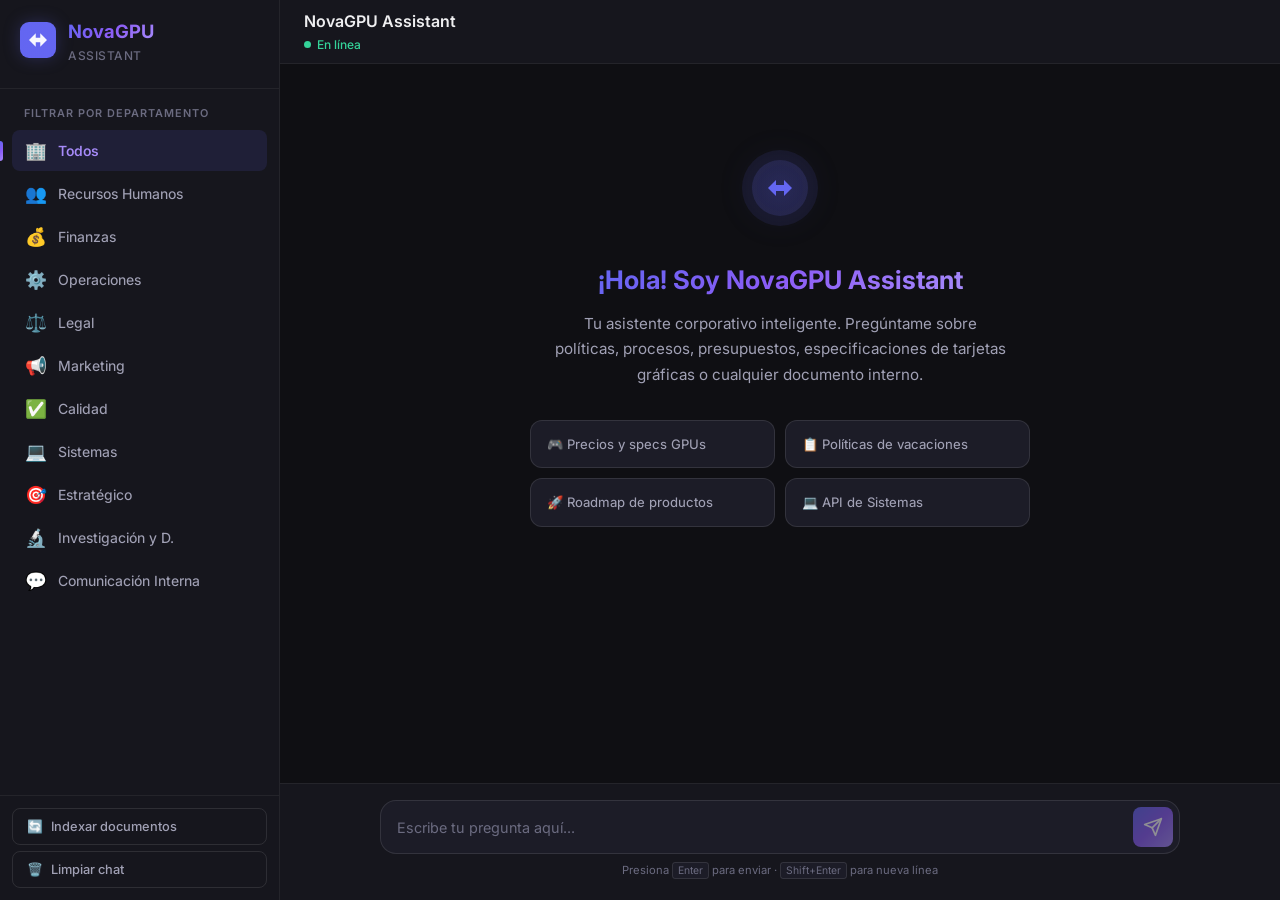
==== templates/index.html @ 56b24c06 "proyecto inicial" ====
<!DOCTYPE html>
<html lang="es">
<head>
    <meta charset="UTF-8">
    <meta name="viewport" content="width=device-width, initial-scale=1.0">
    <meta name="description" content="NovaGPU Assistant - Asistente virtual corporativo inteligente de NovaGPU Technologies">
    <title>NovaGPU Assistant | Asistente Corporativo IA</title>
    <link rel="preconnect" href="https://fonts.googleapis.com">
    <link rel="preconnect" href="https://fonts.gstatic.com" crossorigin>
    <link href="https://fonts.googleapis.com/css2?family=Inter:wght@300;400;500;600;700;800&display=swap" rel="stylesheet">
    <link rel="stylesheet" href="/static/style.css">
</head>
<body>
    <div class="app-container">
        <!-- Sidebar -->
        <aside class="sidebar" id="sidebar">
            <div class="sidebar-header">
                <div class="logo">
                    <div class="logo-icon">
                        <svg viewBox="0 0 32 32" fill="none" xmlns="http://www.w3.org/2000/svg">
                            <rect width="32" height="32" rx="8" fill="url(#logo-grad)"/>
                            <path d="M8 16L14 10V14H18V10L24 16L18 22V18H14V22L8 16Z" fill="white" fill-opacity="0.95"/>
                            <defs>
                                <linearGradient id="logo-grad" x1="0" y1="0" x2="32" y2="32">
                                    <stop stop-color="#6366f1"/>
                                    <stop offset="1" stop-color="#8b5cf6"/>
                                </linearGradient>
                            </defs>
                        </svg>
                    </div>
                    <div class="logo-text">
                        <h1>NovaGPU</h1>
                        <span>Assistant</span>
                    </div>
                </div>
            </div>

            <nav class="sidebar-nav">
                <div class="nav-section">
                    <span class="nav-section-title">Filtrar por departamento</span>
                    <button class="nav-item active" data-department="" id="dept-all">
                        <span class="nav-icon">🏢</span>
                        <span>Todos</span>
                    </button>
                    <button class="nav-item" data-department="rrhh" id="dept-rrhh">
                        <span class="nav-icon">👥</span>
                        <span>Recursos Humanos</span>
                    </button>
                    <button class="nav-item" data-department="finanzas" id="dept-finanzas">
                        <span class="nav-icon">💰</span>
                        <span>Finanzas</span>
                    </button>
                    <button class="nav-item" data-department="operaciones" id="dept-operaciones">
                        <span class="nav-icon">⚙️</span>
                        <span>Operaciones</span>
                    </button>
                    <button class="nav-item" data-department="legal" id="dept-legal">
                        <span class="nav-icon">⚖️</span>
                        <span>Legal</span>
                    </button>
                    <button class="nav-item" data-department="marketing" id="dept-marketing">
                        <span class="nav-icon">📢</span>
                        <span>Marketing</span>
                    </button>
                    <button class="nav-item" data-department="calidad" id="dept-calidad">
                        <span class="nav-icon">✅</span>
                        <span>Calidad</span>
                    </button>
                    <button class="nav-item" data-department="sistemas" id="dept-sistemas">
                        <span class="nav-icon">💻</span>
                        <span>Sistemas</span>
                    </button>
                    <button class="nav-item" data-department="estrategia" id="dept-estrategia">
                        <span class="nav-icon">🎯</span>
                        <span>Estratégico</span>
                    </button>
                    <button class="nav-item" data-department="investigacion" id="dept-investigacion">
                        <span class="nav-icon">🔬</span>
                        <span>Investigación y D.</span>
                    </button>
                    <button class="nav-item" data-department="comunicacion" id="dept-comunicacion">
                        <span class="nav-icon">💬</span>
                        <span>Comunicación Interna</span>
                    </button>
                </div>
            </nav>

            <div class="sidebar-footer">
                <button class="btn-action btn-reindex" id="btn-reindex" title="Re-indexar documentos">
                    <span>🔄</span> Indexar documentos
                </button>
                <button class="btn-action btn-clear" id="btn-clear" title="Limpiar conversación">
                    <span>🗑️</span> Limpiar chat
                </button>
            </div>
        </aside>

        <!-- Main Content -->
        <main class="main-content">
            <!-- Header -->
            <header class="main-header">
                <button class="btn-menu" id="btn-menu" aria-label="Menú">
                    <svg width="24" height="24" viewBox="0 0 24 24" fill="none" stroke="currentColor" stroke-width="2">
                        <line x1="3" y1="6" x2="21" y2="6"/>
                        <line x1="3" y1="12" x2="21" y2="12"/>
                        <line x1="3" y1="18" x2="21" y2="18"/>
                    </svg>
                </button>
                <div class="header-info">
                    <h2 id="current-department-title">NovaGPU Assistant</h2>
                    <span class="header-status" id="connection-status">
                        <span class="status-dot"></span>
                        En línea
                    </span>
                </div>
            </header>

            <!-- Chat Area -->
            <div class="chat-container" id="chat-container">
                <!-- Welcome Message -->
                <div class="welcome-screen" id="welcome-screen">
                    <div class="welcome-icon">
                        <svg viewBox="0 0 80 80" fill="none" xmlns="http://www.w3.org/2000/svg">
                            <circle cx="40" cy="40" r="38" fill="url(#welcome-grad)" opacity="0.1"/>
                            <circle cx="40" cy="40" r="28" fill="url(#welcome-grad)" opacity="0.15"/>
                            <path d="M28 40L36 32V37H44V32L52 40L44 48V43H36V48L28 40Z" fill="url(#welcome-grad)"/>
                            <defs>
                                <linearGradient id="welcome-grad" x1="0" y1="0" x2="80" y2="80">
                                    <stop stop-color="#6366f1"/>
                                    <stop offset="1" stop-color="#a78bfa"/>
                                </linearGradient>
                            </defs>
                        </svg>
                    </div>
                    <h2>¡Hola! Soy NovaGPU Assistant</h2>
                    <p>Tu asistente corporativo inteligente. Pregúntame sobre políticas, procesos, presupuestos, especificaciones de tarjetas gráficas o cualquier documento interno.</p>
                    <div class="quick-actions">
                        <button class="quick-action" data-question="¿Cuáles son las especificaciones y precios de las tarjetas gráficas NovaGPU?">
                            🎮 Precios y specs GPUs
                        </button>
                        <button class="quick-action" data-question="¿Cuáles son las políticas de vacaciones y licencias?">
                            📋 Políticas de vacaciones
                        </button>
                        <button class="quick-action" data-question="¿Cuál es el roadmap de nuevos lanzamientos de GPUs 2026-2028?">
                            🚀 Roadmap de productos
                        </button>
                        <button class="quick-action" data-question="¿Cómo está estructurada la API interna de NovaGPU?">
                            💻 API de Sistemas
                        </button>
                    </div>
                </div>

                <!-- Messages -->
                <div class="messages" id="messages"></div>
            </div>

            <!-- Input Area -->
            <div class="input-area">
                <form class="input-form" id="chat-form">
                    <div class="input-wrapper">
                        <textarea 
                            id="message-input" 
                            placeholder="Escribe tu pregunta aquí..." 
                            rows="1"
                            maxlength="2000"
                            aria-label="Mensaje"
                        ></textarea>
                        <button type="submit" class="btn-send" id="btn-send" aria-label="Enviar mensaje" disabled>
                            <svg width="20" height="20" viewBox="0 0 24 24" fill="none" stroke="currentColor" stroke-width="2" stroke-linecap="round" stroke-linejoin="round">
                                <line x1="22" y1="2" x2="11" y2="13"/>
                                <polygon points="22 2 15 22 11 13 2 9 22 2"/>
                            </svg>
                        </button>
                    </div>
                    <span class="input-hint">
                        Presiona <kbd>Enter</kbd> para enviar · <kbd>Shift+Enter</kbd> para nueva línea
                    </span>
                </form>
            </div>
        </main>
    </div>

    <!-- Toast notifications -->
    <div class="toast-container" id="toast-container"></div>

    <script src="/static/script.js"></script>
</body>
</html>
---- static/style.css ----
/* ================================================
   NovaGPU Assistant - Estilos principales
   ================================================ */

/* --- Reset & Variables --- */
:root {
    --bg-primary: #0f0f13;
    --bg-secondary: #16161d;
    --bg-tertiary: #1c1c27;
    --bg-elevated: #22222f;
    --bg-hover: #2a2a3a;

    --text-primary: #eeeef0;
    --text-secondary: #a1a1b5;
    --text-tertiary: #6b6b80;
    --text-inverse: #0f0f13;

    --accent-primary: #6366f1;
    --accent-secondary: #8b5cf6;
    --accent-tertiary: #a78bfa;
    --accent-glow: rgba(99, 102, 241, 0.25);
    --accent-gradient: linear-gradient(135deg, #6366f1 0%, #8b5cf6 50%, #a78bfa 100%);

    --success: #34d399;
    --warning: #fbbf24;
    --error: #f87171;
    --info: #60a5fa;

    --border-subtle: rgba(255, 255, 255, 0.06);
    --border-medium: rgba(255, 255, 255, 0.1);

    --radius-sm: 8px;
    --radius-md: 12px;
    --radius-lg: 16px;
    --radius-xl: 20px;
    --radius-full: 9999px;

    --shadow-sm: 0 1px 3px rgba(0, 0, 0, 0.3);
    --shadow-md: 0 4px 12px rgba(0, 0, 0, 0.4);
    --shadow-lg: 0 8px 30px rgba(0, 0, 0, 0.5);
    --shadow-glow: 0 0 20px var(--accent-glow);

    --sidebar-width: 280px;
    --header-height: 64px;

    --transition-fast: 150ms cubic-bezier(0.4, 0, 0.2, 1);
    --transition-base: 250ms cubic-bezier(0.4, 0, 0.2, 1);
    --transition-slow: 400ms cubic-bezier(0.4, 0, 0.2, 1);

    --font-family: 'Inter', -apple-system, BlinkMacSystemFont, 'Segoe UI', sans-serif;
}

*,
*::before,
*::after {
    box-sizing: border-box;
    margin: 0;
    padding: 0;
}

html {
    font-size: 16px;
    -webkit-font-smoothing: antialiased;
    -moz-osx-font-smoothing: grayscale;
}

body {
    font-family: var(--font-family);
    background-color: var(--bg-primary);
    color: var(--text-primary);
    line-height: 1.6;
    overflow: hidden;
    height: 100vh;
}

/* --- App Layout --- */
.app-container {
    display: flex;
    height: 100vh;
    overflow: hidden;
}

/* --- Sidebar --- */
.sidebar {
    width: var(--sidebar-width);
    background: var(--bg-secondary);
    border-right: 1px solid var(--border-subtle);
    display: flex;
    flex-direction: column;
    flex-shrink: 0;
    transition: transform var(--transition-base);
    z-index: 100;
}

.sidebar-header {
    padding: 20px;
    border-bottom: 1px solid var(--border-subtle);
}

.logo {
    display: flex;
    align-items: center;
    gap: 12px;
}

.logo-icon svg {
    width: 36px;
    height: 36px;
    filter: drop-shadow(0 0 8px var(--accent-glow));
}

.logo-text h1 {
    font-size: 1.15rem;
    font-weight: 700;
    background: var(--accent-gradient);
    -webkit-background-clip: text;
    -webkit-text-fill-color: transparent;
    background-clip: text;
    line-height: 1.2;
}

.logo-text span {
    font-size: 0.75rem;
    color: var(--text-tertiary);
    font-weight: 500;
    letter-spacing: 0.5px;
    text-transform: uppercase;
}

/* Sidebar Navigation */
.sidebar-nav {
    flex: 1;
    overflow-y: auto;
    padding: 16px 12px;
}

.sidebar-nav::-webkit-scrollbar {
    width: 4px;
}

.sidebar-nav::-webkit-scrollbar-thumb {
    background: var(--bg-hover);
    border-radius: var(--radius-full);
}

.nav-section-title {
    display: block;
    font-size: 0.68rem;
    font-weight: 600;
    color: var(--text-tertiary);
    text-transform: uppercase;
    letter-spacing: 1px;
    padding: 0 12px;
    margin-bottom: 8px;
}

.nav-item {
    display: flex;
    align-items: center;
    gap: 10px;
    width: 100%;
    padding: 10px 12px;
    margin-bottom: 2px;
    border: none;
    border-radius: var(--radius-sm);
    background: transparent;
    color: var(--text-secondary);
    font-family: var(--font-family);
    font-size: 0.875rem;
    font-weight: 450;
    cursor: pointer;
    transition: all var(--transition-fast);
    text-align: left;
}

.nav-item:hover {
    background: var(--bg-hover);
    color: var(--text-primary);
}

.nav-item.active {
    background: rgba(99, 102, 241, 0.12);
    color: var(--accent-tertiary);
    font-weight: 550;
}

.nav-item.active::before {
    content: '';
    position: absolute;
    left: 0;
    width: 3px;
    height: 20px;
    background: var(--accent-gradient);
    border-radius: 0 var(--radius-full) var(--radius-full) 0;
}

.nav-icon {
    font-size: 1.1rem;
    width: 24px;
    text-align: center;
    flex-shrink: 0;
}

/* Sidebar Footer */
.sidebar-footer {
    padding: 12px;
    border-top: 1px solid var(--border-subtle);
    display: flex;
    flex-direction: column;
    gap: 6px;
}

.btn-action {
    display: flex;
    align-items: center;
    gap: 8px;
    width: 100%;
    padding: 10px 14px;
    border: 1px solid var(--border-medium);
    border-radius: var(--radius-sm);
    background: transparent;
    color: var(--text-secondary);
    font-family: var(--font-family);
    font-size: 0.8rem;
    font-weight: 500;
    cursor: pointer;
    transition: all var(--transition-fast);
}

.btn-action:hover {
    background: var(--bg-hover);
    color: var(--text-primary);
    border-color: var(--border-medium);
}

.btn-reindex:hover {
    border-color: var(--accent-primary);
    color: var(--accent-tertiary);
}

.btn-clear:hover {
    border-color: var(--error);
    color: var(--error);
}

/* --- Main Content --- */
.main-content {
    flex: 1;
    display: flex;
    flex-direction: column;
    min-width: 0;
    position: relative;
}

/* Header */
.main-header {
    height: var(--header-height);
    display: flex;
    align-items: center;
    gap: 16px;
    padding: 0 24px;
    border-bottom: 1px solid var(--border-subtle);
    background: var(--bg-secondary);
    flex-shrink: 0;
}

.btn-menu {
    display: none;
    align-items: center;
    justify-content: center;
    width: 40px;
    height: 40px;
    border: none;
    border-radius: var(--radius-sm);
    background: transparent;
    color: var(--text-secondary);
    cursor: pointer;
    transition: all var(--transition-fast);
}

.btn-menu:hover {
    background: var(--bg-hover);
    color: var(--text-primary);
}

.header-info h2 {
    font-size: 1rem;
    font-weight: 600;
    color: var(--text-primary);
}

.header-status {
    display: flex;
    align-items: center;
    gap: 6px;
    font-size: 0.75rem;
    color: var(--success);
    font-weight: 500;
}

.status-dot {
    width: 7px;
    height: 7px;
    border-radius: 50%;
    background: var(--success);
    animation: pulse-dot 2s infinite;
}

@keyframes pulse-dot {

    0%,
    100% {
        opacity: 1;
    }

    50% {
        opacity: 0.4;
    }
}

/* --- Chat Container --- */
.chat-container {
    flex: 1;
    overflow-y: auto;
    padding: 24px;
    scroll-behavior: smooth;
}

.chat-container::-webkit-scrollbar {
    width: 6px;
}

.chat-container::-webkit-scrollbar-thumb {
    background: var(--bg-hover);
    border-radius: var(--radius-full);
}

.chat-container::-webkit-scrollbar-thumb:hover {
    background: var(--text-tertiary);
}

/* Welcome Screen */
.welcome-screen {
    display: flex;
    flex-direction: column;
    align-items: center;
    justify-content: center;
    text-align: center;
    padding: 60px 20px;
    max-width: 600px;
    margin: 0 auto;
    animation: fadeInUp 0.6s var(--transition-slow);
}

.welcome-screen.hidden {
    display: none;
}

@keyframes fadeInUp {
    from {
        opacity: 0;
        transform: translateY(20px);
    }

    to {
        opacity: 1;
        transform: translateY(0);
    }
}

.welcome-icon svg {
    width: 80px;
    height: 80px;
    margin-bottom: 24px;
    filter: drop-shadow(0 0 15px var(--accent-glow));
    animation: float 3s ease-in-out infinite;
}

@keyframes float {

    0%,
    100% {
        transform: translateY(0);
    }

    50% {
        transform: translateY(-8px);
    }
}

.welcome-screen h2 {
    font-size: 1.6rem;
    font-weight: 700;
    margin-bottom: 10px;
    background: var(--accent-gradient);
    -webkit-background-clip: text;
    -webkit-text-fill-color: transparent;
    background-clip: text;
}

.welcome-screen p {
    color: var(--text-secondary);
    font-size: 0.95rem;
    margin-bottom: 32px;
    max-width: 460px;
    line-height: 1.7;
}

.quick-actions {
    display: grid;
    grid-template-columns: 1fr 1fr;
    gap: 10px;
    width: 100%;
    max-width: 500px;
}

.quick-action {
    padding: 14px 16px;
    border: 1px solid var(--border-medium);
    border-radius: var(--radius-md);
    background: var(--bg-tertiary);
    color: var(--text-secondary);
    font-family: var(--font-family);
    font-size: 0.82rem;
    font-weight: 450;
    cursor: pointer;
    transition: all var(--transition-fast);
    text-align: left;
    line-height: 1.4;
}

.quick-action:hover {
    background: var(--bg-elevated);
    border-color: var(--accent-primary);
    color: var(--text-primary);
    transform: translateY(-2px);
    box-shadow: var(--shadow-glow);
}

/* --- Messages --- */
.messages {
    display: flex;
    flex-direction: column;
    gap: 20px;
}

.message {
    display: flex;
    gap: 12px;
    animation: messageIn 0.35s var(--transition-base);
    max-width: 85%;
}

@keyframes messageIn {
    from {
        opacity: 0;
        transform: translateY(12px);
    }

    to {
        opacity: 1;
        transform: translateY(0);
    }
}

.message.user {
    align-self: flex-end;
    flex-direction: row-reverse;
}

.message-avatar {
    width: 34px;
    height: 34px;
    border-radius: var(--radius-sm);
    display: flex;
    align-items: center;
    justify-content: center;
    font-size: 0.85rem;
    flex-shrink: 0;
    margin-top: 2px;
}

.message.assistant .message-avatar {
    background: var(--accent-gradient);
    box-shadow: 0 0 12px var(--accent-glow);
}

.message.user .message-avatar {
    background: var(--bg-elevated);
    border: 1px solid var(--border-medium);
}

.message-content {
    flex: 1;
    min-width: 0;
}

.message-bubble {
    padding: 14px 18px;
    border-radius: var(--radius-lg);
    font-size: 0.9rem;
    line-height: 1.65;
    word-wrap: break-word;
    overflow-wrap: break-word;
}

.message.assistant .message-bubble {
    background: var(--bg-tertiary);
    border: 1px solid var(--border-subtle);
    border-top-left-radius: 4px;
}

.message.user .message-bubble {
    background: var(--accent-primary);
    color: white;
    border-top-right-radius: 4px;
}

/* Markdown dentro de mensajes */
.message-bubble h1,
.message-bubble h2,
.message-bubble h3 {
    margin: 12px 0 6px;
    font-weight: 600;
}

.message-bubble h1 {
    font-size: 1.1rem;
}

.message-bubble h2 {
    font-size: 1rem;
}

.message-bubble h3 {
    font-size: 0.95rem;
}

.message-bubble p {
    margin-bottom: 8px;
}

.message-bubble p:last-child {
    margin-bottom: 0;
}

.message-bubble ul,
.message-bubble ol {
    margin: 6px 0;
    padding-left: 20px;
}

.message-bubble li {
    margin-bottom: 3px;
}

.message-bubble,
.message-bubble * {
    font-style: normal !important;
}

.message-bubble strong {
    color: var(--accent-tertiary);
    font-weight: 600;
}

.message-bubble em,
.message-bubble i {
    font-style: normal !important;
    font-weight: 500;
    color: var(--accent-tertiary);
}

.message.user .message-bubble strong,
.message.user .message-bubble em,
.message.user .message-bubble i {
    color: white;
}

.message-bubble code {
    background: rgba(0, 0, 0, 0.3);
    padding: 2px 6px;
    border-radius: 4px;
    font-size: 0.85em;
    font-family: 'JetBrains Mono', 'Fira Code', monospace;
}

.message-bubble pre {
    background: rgba(0, 0, 0, 0.4);
    padding: 12px 16px;
    border-radius: var(--radius-sm);
    overflow-x: auto;
    margin: 8px 0;
}

.message-bubble pre code {
    background: none;
    padding: 0;
}

/* Sources */
.message-sources {
    margin-top: 10px;
    padding-top: 10px;
    border-top: 1px solid var(--border-subtle);
}

.sources-title {
    font-size: 0.72rem;
    font-weight: 600;
    color: var(--text-tertiary);
    text-transform: uppercase;
    letter-spacing: 0.5px;
    margin-bottom: 6px;
}

.source-tag {
    display: inline-flex;
    align-items: center;
    gap: 4px;
    padding: 3px 8px;
    margin: 2px 4px 2px 0;
    background: rgba(99, 102, 241, 0.1);
    border: 1px solid rgba(99, 102, 241, 0.2);
    border-radius: var(--radius-full);
    font-size: 0.7rem;
    color: var(--accent-tertiary);
    font-weight: 500;
}

/* Typing Indicator */
.typing-indicator {
    display: flex;
    gap: 5px;
    padding: 8px 12px;
    align-items: center;
}

.typing-dot {
    width: 7px;
    height: 7px;
    border-radius: 50%;
    background: var(--accent-tertiary);
    animation: typingBounce 1.4s infinite ease-in-out;
}

.typing-dot:nth-child(1) {
    animation-delay: 0s;
}

.typing-dot:nth-child(2) {
    animation-delay: 0.2s;
}

.typing-dot:nth-child(3) {
    animation-delay: 0.4s;
}

@keyframes typingBounce {

    0%,
    60%,
    100% {
        transform: translateY(0);
        opacity: 0.4;
    }

    30% {
        transform: translateY(-8px);
        opacity: 1;
    }
}

/* --- Input Area --- */
.input-area {
    padding: 16px 24px 20px;
    background: var(--bg-secondary);
    border-top: 1px solid var(--border-subtle);
}

.input-form {
    max-width: 800px;
    margin: 0 auto;
}

.input-wrapper {
    display: flex;
    align-items: flex-end;
    gap: 10px;
    background: var(--bg-tertiary);
    border: 1px solid var(--border-medium);
    border-radius: var(--radius-lg);
    padding: 6px 6px 6px 16px;
    transition: all var(--transition-fast);
}

.input-wrapper:focus-within {
    border-color: var(--accent-primary);
    box-shadow: 0 0 0 3px var(--accent-glow);
}

.input-wrapper textarea {
    flex: 1;
    border: none;
    background: transparent;
    color: var(--text-primary);
    font-family: var(--font-family);
    font-size: 0.9rem;
    line-height: 1.5;
    resize: none;
    outline: none;
    max-height: 150px;
    padding: 8px 0;
}

.input-wrapper textarea::placeholder {
    color: var(--text-tertiary);
}

.btn-send {
    width: 40px;
    height: 40px;
    border: none;
    border-radius: var(--radius-sm);
    background: var(--accent-gradient);
    color: white;
    cursor: pointer;
    display: flex;
    align-items: center;
    justify-content: center;
    flex-shrink: 0;
    transition: all var(--transition-fast);
    opacity: 0.5;
}

.btn-send:not(:disabled) {
    opacity: 1;
}

.btn-send:not(:disabled):hover {
    transform: scale(1.05);
    box-shadow: var(--shadow-glow);
}

.btn-send:disabled {
    cursor: not-allowed;
}

.input-hint {
    display: block;
    text-align: center;
    font-size: 0.7rem;
    color: var(--text-tertiary);
    margin-top: 8px;
}

.input-hint kbd {
    padding: 1px 5px;
    background: var(--bg-tertiary);
    border: 1px solid var(--border-medium);
    border-radius: 3px;
    font-family: var(--font-family);
    font-size: 0.65rem;
}

/* --- Toast Notifications --- */
.toast-container {
    position: fixed;
    top: 20px;
    right: 20px;
    z-index: 1000;
    display: flex;
    flex-direction: column;
    gap: 8px;
}

.toast {
    display: flex;
    align-items: center;
    gap: 10px;
    padding: 12px 18px;
    border-radius: var(--radius-md);
    background: var(--bg-elevated);
    border: 1px solid var(--border-medium);
    box-shadow: var(--shadow-lg);
    color: var(--text-primary);
    font-size: 0.85rem;
    font-weight: 450;
    animation: toastIn 0.3s ease-out;
    min-width: 250px;
    max-width: 400px;
}

.toast.toast-success {
    border-left: 3px solid var(--success);
}

.toast.toast-error {
    border-left: 3px solid var(--error);
}

.toast.toast-info {
    border-left: 3px solid var(--info);
}

.toast.toast-warning {
    border-left: 3px solid var(--warning);
}

@keyframes toastIn {
    from {
        opacity: 0;
        transform: translateX(40px);
    }

    to {
        opacity: 1;
        transform: translateX(0);
    }
}

@keyframes toastOut {
    from {
        opacity: 1;
        transform: translateX(0);
    }

    to {
        opacity: 0;
        transform: translateX(40px);
    }
}

/* --- Loading Overlay --- */
.loading-overlay {
    position: fixed;
    inset: 0;
    background: rgba(0, 0, 0, 0.6);
    display: flex;
    align-items: center;
    justify-content: center;
    z-index: 500;
    backdrop-filter: blur(4px);
}

.loading-spinner {
    width: 48px;
    height: 48px;
    border: 3px solid var(--border-medium);
    border-top-color: var(--accent-primary);
    border-radius: 50%;
    animation: spin 0.8s linear infinite;
}

@keyframes spin {
    to {
        transform: rotate(360deg);
    }
}

/* --- Responsive --- */
@media (max-width: 768px) {
    .sidebar {
        position: fixed;
        left: 0;
        top: 0;
        bottom: 0;
        transform: translateX(-100%);
        box-shadow: var(--shadow-lg);
    }

    .sidebar.open {
        transform: translateX(0);
    }

    .btn-menu {
        display: flex;
    }

    .message {
        max-width: 95%;
    }

    .quick-actions {
        grid-template-columns: 1fr;
    }

    .chat-container {
        padding: 16px;
    }

    .input-area {
        padding: 12px 16px 16px;
    }
}

@media (max-width: 480px) {
    .welcome-screen h2 {
        font-size: 1.3rem;
    }

    .welcome-screen p {
        font-size: 0.85rem;
    }
}

/* Overlay for mobile sidebar */
.sidebar-overlay {
    display: none;
    position: fixed;
    inset: 0;
    background: rgba(0, 0, 0, 0.5);
    z-index: 99;
    backdrop-filter: blur(2px);
}

.sidebar-overlay.active {
    display: block;
}
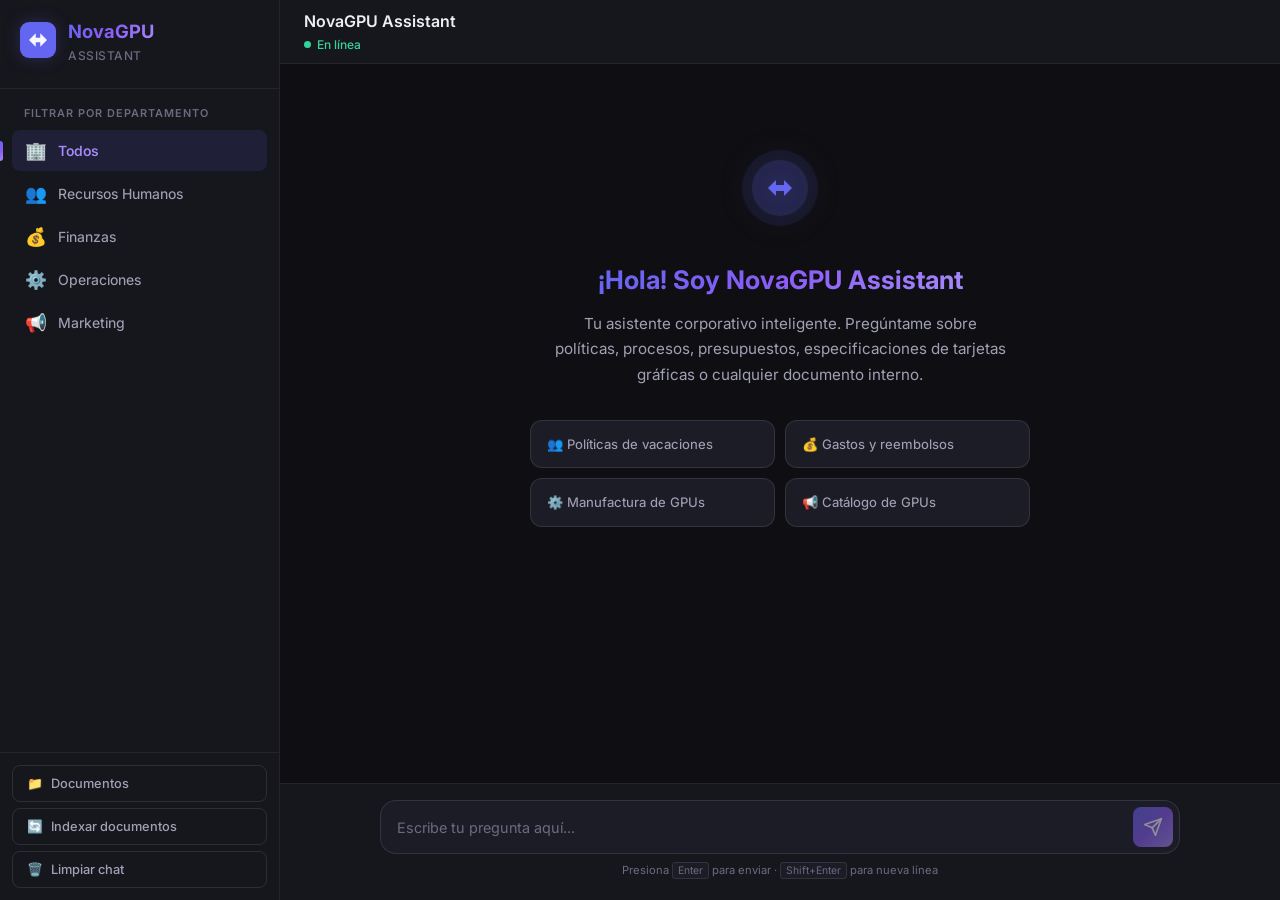
==== commit 89e3fc1a: "Optimizacion documentación" ====
--- a/templates/index.html
+++ b/templates/index.html
@@ -8,6 +8,7 @@
     <link rel="preconnect" href="https://fonts.googleapis.com">
     <link rel="preconnect" href="https://fonts.gstatic.com" crossorigin>
     <link href="https://fonts.googleapis.com/css2?family=Inter:wght@300;400;500;600;700;800&display=swap" rel="stylesheet">
+    <link rel="icon" type="image/svg+xml" href="data:image/svg+xml,<svg xmlns='http://www.w3.org/2000/svg' viewBox='0 0 32 32'><rect width='32' height='32' rx='8' fill='%236366f1'/><path d='M8 16L14 10V14H18V10L24 16L18 22V18H14V22L8 16Z' fill='white'/></svg>">
     <link rel="stylesheet" href="/static/style.css">
 </head>
 <body>
@@ -54,38 +55,17 @@
                         <span class="nav-icon">⚙️</span>
                         <span>Operaciones</span>
                     </button>
-                    <button class="nav-item" data-department="legal" id="dept-legal">
-                        <span class="nav-icon">⚖️</span>
-                        <span>Legal</span>
-                    </button>
                     <button class="nav-item" data-department="marketing" id="dept-marketing">
                         <span class="nav-icon">📢</span>
                         <span>Marketing</span>
                     </button>
-                    <button class="nav-item" data-department="calidad" id="dept-calidad">
-                        <span class="nav-icon">✅</span>
-                        <span>Calidad</span>
-                    </button>
-                    <button class="nav-item" data-department="sistemas" id="dept-sistemas">
-                        <span class="nav-icon">💻</span>
-                        <span>Sistemas</span>
-                    </button>
-                    <button class="nav-item" data-department="estrategia" id="dept-estrategia">
-                        <span class="nav-icon">🎯</span>
-                        <span>Estratégico</span>
-                    </button>
-                    <button class="nav-item" data-department="investigacion" id="dept-investigacion">
-                        <span class="nav-icon">🔬</span>
-                        <span>Investigación y D.</span>
-                    </button>
-                    <button class="nav-item" data-department="comunicacion" id="dept-comunicacion">
-                        <span class="nav-icon">💬</span>
-                        <span>Comunicación Interna</span>
-                    </button>
                 </div>
             </nav>
 
             <div class="sidebar-footer">
+                <button class="btn-action btn-docs" id="btn-docs" title="Gestionar documentos del sistema">
+                    <span>📁</span> Documentos
+                </button>
                 <button class="btn-action btn-reindex" id="btn-reindex" title="Re-indexar documentos">
                     <span>🔄</span> Indexar documentos
                 </button>
@@ -135,17 +115,17 @@
                     <h2>¡Hola! Soy NovaGPU Assistant</h2>
                     <p>Tu asistente corporativo inteligente. Pregúntame sobre políticas, procesos, presupuestos, especificaciones de tarjetas gráficas o cualquier documento interno.</p>
                     <div class="quick-actions">
+                        <button class="quick-action" data-question="¿Cuáles son las políticas de vacaciones y licencias?">
+                            👥 Políticas de vacaciones
+                        </button>
+                        <button class="quick-action" data-question="¿Cuál es la política de gastos y reembolsos para viajes de negocios?">
+                            💰 Gastos y reembolsos
+                        </button>
+                        <button class="quick-action" data-question="¿Cuál es el proceso de manufactura de las GPUs NovaGPU?">
+                            ⚙️ Manufactura de GPUs
+                        </button>
                         <button class="quick-action" data-question="¿Cuáles son las especificaciones y precios de las tarjetas gráficas NovaGPU?">
-                            🎮 Precios y specs GPUs
-                        </button>
-                        <button class="quick-action" data-question="¿Cuáles son las políticas de vacaciones y licencias?">
-                            📋 Políticas de vacaciones
-                        </button>
-                        <button class="quick-action" data-question="¿Cuál es el roadmap de nuevos lanzamientos de GPUs 2026-2028?">
-                            🚀 Roadmap de productos
-                        </button>
-                        <button class="quick-action" data-question="¿Cómo está estructurada la API interna de NovaGPU?">
-                            💻 API de Sistemas
+                            📢 Catálogo de GPUs
                         </button>
                     </div>
                 </div>
@@ -180,9 +160,78 @@
         </main>
     </div>
 
+    <!-- Modal Gestión de Documentos -->
+    <div class="modal-backdrop" id="modal-docs-backdrop">
+        <div class="modal-container">
+            <div class="modal-header">
+                <div class="modal-title">
+                    <span class="modal-icon">📁</span>
+                    <h3>Gestión de Documentos</h3>
+                </div>
+                <button class="btn-modal-close" id="btn-modal-close" aria-label="Cerrar modal">&times;</button>
+            </div>
+            
+            <div class="modal-body">
+                <!-- Zona de carga -->
+                <section class="upload-section">
+                    <h4>Subir nuevo documento</h4>
+                    <form id="upload-form" class="upload-form">
+                        <div class="form-group">
+                            <label for="upload-department">Departamento destino:</label>
+                            <select id="upload-department" required>
+                                <option value="rrhh">👥 Recursos Humanos</option>
+                                <option value="finanzas">💰 Finanzas</option>
+                                <option value="operaciones">⚙️ Operaciones</option>
+                                <option value="marketing">📢 Marketing</option>
+                            </select>
+                        </div>
+                        
+                        <div class="drop-zone" id="drop-zone">
+                            <span class="drop-zone-icon">📤</span>
+                            <p class="drop-zone-text">Arrastra y suelta tu archivo aquí o <span>haz clic para examinar</span></p>
+                            <span class="drop-zone-hint">Formatos soportados: PDF, DOCX, TXT, MD, CSV, XLSX, JSON, HTML, PPTX</span>
+                            <input type="file" id="file-input" hidden accept=".pdf,.docx,.txt,.md,.csv,.xlsx,.json,.html,.pptx">
+                        </div>
+
+                        <div class="file-preview hidden" id="file-preview">
+                            <span class="file-icon">📄</span>
+                            <span class="file-name" id="selected-file-name">documento.pdf</span>
+                            <button type="button" class="btn-remove-file" id="btn-remove-file">&times;</button>
+                        </div>
+
+                        <button type="submit" class="btn-primary btn-upload" id="btn-upload" disabled>
+                            <span>⬆️</span> Subir Documento
+                        </button>
+                    </form>
+                </section>
+
+                <hr class="modal-divider">
+
+                <!-- Lista de documentos existentes -->
+                <section class="docs-list-section">
+                    <div class="section-header">
+                        <h4>Documentos en la base de conocimiento</h4>
+                        <span class="docs-badge" id="total-docs-count">0 documentos</span>
+                    </div>
+                    <div class="docs-list" id="docs-list">
+                        <div class="docs-loading">Cargando documentos...</div>
+                    </div>
+                </section>
+            </div>
+            
+            <div class="modal-footer">
+                <p class="reindex-hint">💡 Recuérdale al sistema re-indexar los documentos después de agregar o quitar archivos.</p>
+                <button type="button" class="btn-action btn-reindex" id="btn-modal-reindex">
+                    <span>🔄</span> Re-indexar Ahora
+                </button>
+            </div>
+        </div>
+    </div>
+
     <!-- Toast notifications -->
     <div class="toast-container" id="toast-container"></div>
 
     <script src="/static/script.js"></script>
+
 </body>
 </html>
--- a/static/style.css
+++ b/static/style.css
@@ -1,919 +1,1339 @@
-/* ================================================
-   NovaGPU Assistant - Estilos principales
-   ================================================ */
-
-/* --- Reset & Variables --- */
-:root {
-    --bg-primary: #0f0f13;
-    --bg-secondary: #16161d;
-    --bg-tertiary: #1c1c27;
-    --bg-elevated: #22222f;
-    --bg-hover: #2a2a3a;
-
-    --text-primary: #eeeef0;
-    --text-secondary: #a1a1b5;
-    --text-tertiary: #6b6b80;
-    --text-inverse: #0f0f13;
-
-    --accent-primary: #6366f1;
-    --accent-secondary: #8b5cf6;
-    --accent-tertiary: #a78bfa;
-    --accent-glow: rgba(99, 102, 241, 0.25);
-    --accent-gradient: linear-gradient(135deg, #6366f1 0%, #8b5cf6 50%, #a78bfa 100%);
-
-    --success: #34d399;
-    --warning: #fbbf24;
-    --error: #f87171;
-    --info: #60a5fa;
-
-    --border-subtle: rgba(255, 255, 255, 0.06);
-    --border-medium: rgba(255, 255, 255, 0.1);
-
-    --radius-sm: 8px;
-    --radius-md: 12px;
-    --radius-lg: 16px;
-    --radius-xl: 20px;
-    --radius-full: 9999px;
-
-    --shadow-sm: 0 1px 3px rgba(0, 0, 0, 0.3);
-    --shadow-md: 0 4px 12px rgba(0, 0, 0, 0.4);
-    --shadow-lg: 0 8px 30px rgba(0, 0, 0, 0.5);
-    --shadow-glow: 0 0 20px var(--accent-glow);
-
-    --sidebar-width: 280px;
-    --header-height: 64px;
-
-    --transition-fast: 150ms cubic-bezier(0.4, 0, 0.2, 1);
-    --transition-base: 250ms cubic-bezier(0.4, 0, 0.2, 1);
-    --transition-slow: 400ms cubic-bezier(0.4, 0, 0.2, 1);
-
-    --font-family: 'Inter', -apple-system, BlinkMacSystemFont, 'Segoe UI', sans-serif;
-}
-
-*,
-*::before,
-*::after {
-    box-sizing: border-box;
-    margin: 0;
-    padding: 0;
-}
-
-html {
-    font-size: 16px;
-    -webkit-font-smoothing: antialiased;
-    -moz-osx-font-smoothing: grayscale;
-}
-
-body {
-    font-family: var(--font-family);
-    background-color: var(--bg-primary);
-    color: var(--text-primary);
-    line-height: 1.6;
-    overflow: hidden;
-    height: 100vh;
-}
-
-/* --- App Layout --- */
-.app-container {
-    display: flex;
-    height: 100vh;
-    overflow: hidden;
-}
-
-/* --- Sidebar --- */
-.sidebar {
-    width: var(--sidebar-width);
-    background: var(--bg-secondary);
-    border-right: 1px solid var(--border-subtle);
-    display: flex;
-    flex-direction: column;
-    flex-shrink: 0;
-    transition: transform var(--transition-base);
-    z-index: 100;
-}
-
-.sidebar-header {
-    padding: 20px;
-    border-bottom: 1px solid var(--border-subtle);
-}
-
-.logo {
-    display: flex;
-    align-items: center;
-    gap: 12px;
-}
-
-.logo-icon svg {
-    width: 36px;
-    height: 36px;
-    filter: drop-shadow(0 0 8px var(--accent-glow));
-}
-
-.logo-text h1 {
-    font-size: 1.15rem;
-    font-weight: 700;
-    background: var(--accent-gradient);
-    -webkit-background-clip: text;
-    -webkit-text-fill-color: transparent;
-    background-clip: text;
-    line-height: 1.2;
-}
-
-.logo-text span {
-    font-size: 0.75rem;
-    color: var(--text-tertiary);
-    font-weight: 500;
-    letter-spacing: 0.5px;
-    text-transform: uppercase;
-}
-
-/* Sidebar Navigation */
-.sidebar-nav {
-    flex: 1;
-    overflow-y: auto;
-    padding: 16px 12px;
-}
-
-.sidebar-nav::-webkit-scrollbar {
-    width: 4px;
-}
-
-.sidebar-nav::-webkit-scrollbar-thumb {
-    background: var(--bg-hover);
-    border-radius: var(--radius-full);
-}
-
-.nav-section-title {
-    display: block;
-    font-size: 0.68rem;
-    font-weight: 600;
-    color: var(--text-tertiary);
-    text-transform: uppercase;
-    letter-spacing: 1px;
-    padding: 0 12px;
-    margin-bottom: 8px;
-}
-
-.nav-item {
-    display: flex;
-    align-items: center;
-    gap: 10px;
-    width: 100%;
-    padding: 10px 12px;
-    margin-bottom: 2px;
-    border: none;
-    border-radius: var(--radius-sm);
-    background: transparent;
-    color: var(--text-secondary);
-    font-family: var(--font-family);
-    font-size: 0.875rem;
-    font-weight: 450;
-    cursor: pointer;
-    transition: all var(--transition-fast);
-    text-align: left;
-}
-
-.nav-item:hover {
-    background: var(--bg-hover);
-    color: var(--text-primary);
-}
-
-.nav-item.active {
-    background: rgba(99, 102, 241, 0.12);
-    color: var(--accent-tertiary);
-    font-weight: 550;
-}
-
-.nav-item.active::before {
-    content: '';
-    position: absolute;
-    left: 0;
-    width: 3px;
-    height: 20px;
-    background: var(--accent-gradient);
-    border-radius: 0 var(--radius-full) var(--radius-full) 0;
-}
-
-.nav-icon {
-    font-size: 1.1rem;
-    width: 24px;
-    text-align: center;
-    flex-shrink: 0;
-}
-
-/* Sidebar Footer */
-.sidebar-footer {
-    padding: 12px;
-    border-top: 1px solid var(--border-subtle);
-    display: flex;
-    flex-direction: column;
-    gap: 6px;
-}
-
-.btn-action {
-    display: flex;
-    align-items: center;
-    gap: 8px;
-    width: 100%;
-    padding: 10px 14px;
-    border: 1px solid var(--border-medium);
-    border-radius: var(--radius-sm);
-    background: transparent;
-    color: var(--text-secondary);
-    font-family: var(--font-family);
-    font-size: 0.8rem;
-    font-weight: 500;
-    cursor: pointer;
-    transition: all var(--transition-fast);
-}
-
-.btn-action:hover {
-    background: var(--bg-hover);
-    color: var(--text-primary);
-    border-color: var(--border-medium);
-}
-
-.btn-reindex:hover {
-    border-color: var(--accent-primary);
-    color: var(--accent-tertiary);
-}
-
-.btn-clear:hover {
-    border-color: var(--error);
-    color: var(--error);
-}
-
-/* --- Main Content --- */
-.main-content {
-    flex: 1;
-    display: flex;
-    flex-direction: column;
-    min-width: 0;
-    position: relative;
-}
-
-/* Header */
-.main-header {
-    height: var(--header-height);
-    display: flex;
-    align-items: center;
-    gap: 16px;
-    padding: 0 24px;
-    border-bottom: 1px solid var(--border-subtle);
-    background: var(--bg-secondary);
-    flex-shrink: 0;
-}
-
-.btn-menu {
-    display: none;
-    align-items: center;
-    justify-content: center;
-    width: 40px;
-    height: 40px;
-    border: none;
-    border-radius: var(--radius-sm);
-    background: transparent;
-    color: var(--text-secondary);
-    cursor: pointer;
-    transition: all var(--transition-fast);
-}
-
-.btn-menu:hover {
-    background: var(--bg-hover);
-    color: var(--text-primary);
-}
-
-.header-info h2 {
-    font-size: 1rem;
-    font-weight: 600;
-    color: var(--text-primary);
-}
-
-.header-status {
-    display: flex;
-    align-items: center;
-    gap: 6px;
-    font-size: 0.75rem;
-    color: var(--success);
-    font-weight: 500;
-}
-
-.status-dot {
-    width: 7px;
-    height: 7px;
-    border-radius: 50%;
-    background: var(--success);
-    animation: pulse-dot 2s infinite;
-}
-
-@keyframes pulse-dot {
-
-    0%,
-    100% {
-        opacity: 1;
-    }
-
-    50% {
-        opacity: 0.4;
-    }
-}
-
-/* --- Chat Container --- */
-.chat-container {
-    flex: 1;
-    overflow-y: auto;
-    padding: 24px;
-    scroll-behavior: smooth;
-}
-
-.chat-container::-webkit-scrollbar {
-    width: 6px;
-}
-
-.chat-container::-webkit-scrollbar-thumb {
-    background: var(--bg-hover);
-    border-radius: var(--radius-full);
-}
-
-.chat-container::-webkit-scrollbar-thumb:hover {
-    background: var(--text-tertiary);
-}
-
-/* Welcome Screen */
-.welcome-screen {
-    display: flex;
-    flex-direction: column;
-    align-items: center;
-    justify-content: center;
-    text-align: center;
-    padding: 60px 20px;
-    max-width: 600px;
-    margin: 0 auto;
-    animation: fadeInUp 0.6s var(--transition-slow);
-}
-
-.welcome-screen.hidden {
-    display: none;
-}
-
-@keyframes fadeInUp {
-    from {
-        opacity: 0;
-        transform: translateY(20px);
-    }
-
-    to {
-        opacity: 1;
-        transform: translateY(0);
-    }
-}
-
-.welcome-icon svg {
-    width: 80px;
-    height: 80px;
-    margin-bottom: 24px;
-    filter: drop-shadow(0 0 15px var(--accent-glow));
-    animation: float 3s ease-in-out infinite;
-}
-
-@keyframes float {
-
-    0%,
-    100% {
-        transform: translateY(0);
-    }
-
-    50% {
-        transform: translateY(-8px);
-    }
-}
-
-.welcome-screen h2 {
-    font-size: 1.6rem;
-    font-weight: 700;
-    margin-bottom: 10px;
-    background: var(--accent-gradient);
-    -webkit-background-clip: text;
-    -webkit-text-fill-color: transparent;
-    background-clip: text;
-}
-
-.welcome-screen p {
-    color: var(--text-secondary);
-    font-size: 0.95rem;
-    margin-bottom: 32px;
-    max-width: 460px;
-    line-height: 1.7;
-}
-
-.quick-actions {
-    display: grid;
-    grid-template-columns: 1fr 1fr;
-    gap: 10px;
-    width: 100%;
-    max-width: 500px;
-}
-
-.quick-action {
-    padding: 14px 16px;
-    border: 1px solid var(--border-medium);
-    border-radius: var(--radius-md);
-    background: var(--bg-tertiary);
-    color: var(--text-secondary);
-    font-family: var(--font-family);
-    font-size: 0.82rem;
-    font-weight: 450;
-    cursor: pointer;
-    transition: all var(--transition-fast);
-    text-align: left;
-    line-height: 1.4;
-}
-
-.quick-action:hover {
-    background: var(--bg-elevated);
-    border-color: var(--accent-primary);
-    color: var(--text-primary);
-    transform: translateY(-2px);
-    box-shadow: var(--shadow-glow);
-}
-
-/* --- Messages --- */
-.messages {
-    display: flex;
-    flex-direction: column;
-    gap: 20px;
-}
-
-.message {
-    display: flex;
-    gap: 12px;
-    animation: messageIn 0.35s var(--transition-base);
-    max-width: 85%;
-}
-
-@keyframes messageIn {
-    from {
-        opacity: 0;
-        transform: translateY(12px);
-    }
-
-    to {
-        opacity: 1;
-        transform: translateY(0);
-    }
-}
-
-.message.user {
-    align-self: flex-end;
-    flex-direction: row-reverse;
-}
-
-.message-avatar {
-    width: 34px;
-    height: 34px;
-    border-radius: var(--radius-sm);
-    display: flex;
-    align-items: center;
-    justify-content: center;
-    font-size: 0.85rem;
-    flex-shrink: 0;
-    margin-top: 2px;
-}
-
-.message.assistant .message-avatar {
-    background: var(--accent-gradient);
-    box-shadow: 0 0 12px var(--accent-glow);
-}
-
-.message.user .message-avatar {
-    background: var(--bg-elevated);
-    border: 1px solid var(--border-medium);
-}
-
-.message-content {
-    flex: 1;
-    min-width: 0;
-}
-
-.message-bubble {
-    padding: 14px 18px;
-    border-radius: var(--radius-lg);
-    font-size: 0.9rem;
-    line-height: 1.65;
-    word-wrap: break-word;
-    overflow-wrap: break-word;
-}
-
-.message.assistant .message-bubble {
-    background: var(--bg-tertiary);
-    border: 1px solid var(--border-subtle);
-    border-top-left-radius: 4px;
-}
-
-.message.user .message-bubble {
-    background: var(--accent-primary);
-    color: white;
-    border-top-right-radius: 4px;
-}
-
-/* Markdown dentro de mensajes */
-.message-bubble h1,
-.message-bubble h2,
-.message-bubble h3 {
-    margin: 12px 0 6px;
-    font-weight: 600;
-}
-
-.message-bubble h1 {
-    font-size: 1.1rem;
-}
-
-.message-bubble h2 {
-    font-size: 1rem;
-}
-
-.message-bubble h3 {
-    font-size: 0.95rem;
-}
-
-.message-bubble p {
-    margin-bottom: 8px;
-}
-
-.message-bubble p:last-child {
-    margin-bottom: 0;
-}
-
-.message-bubble ul,
-.message-bubble ol {
-    margin: 6px 0;
-    padding-left: 20px;
-}
-
-.message-bubble li {
-    margin-bottom: 3px;
-}
-
-.message-bubble,
-.message-bubble * {
-    font-style: normal !important;
-}
-
-.message-bubble strong {
-    color: var(--accent-tertiary);
-    font-weight: 600;
-}
-
-.message-bubble em,
-.message-bubble i {
-    font-style: normal !important;
-    font-weight: 500;
-    color: var(--accent-tertiary);
-}
-
-.message.user .message-bubble strong,
-.message.user .message-bubble em,
-.message.user .message-bubble i {
-    color: white;
-}
-
-.message-bubble code {
-    background: rgba(0, 0, 0, 0.3);
-    padding: 2px 6px;
-    border-radius: 4px;
-    font-size: 0.85em;
-    font-family: 'JetBrains Mono', 'Fira Code', monospace;
-}
-
-.message-bubble pre {
-    background: rgba(0, 0, 0, 0.4);
-    padding: 12px 16px;
-    border-radius: var(--radius-sm);
-    overflow-x: auto;
-    margin: 8px 0;
-}
-
-.message-bubble pre code {
-    background: none;
-    padding: 0;
-}
-
-/* Sources */
-.message-sources {
-    margin-top: 10px;
-    padding-top: 10px;
-    border-top: 1px solid var(--border-subtle);
-}
-
-.sources-title {
-    font-size: 0.72rem;
-    font-weight: 600;
-    color: var(--text-tertiary);
-    text-transform: uppercase;
-    letter-spacing: 0.5px;
-    margin-bottom: 6px;
-}
-
-.source-tag {
-    display: inline-flex;
-    align-items: center;
-    gap: 4px;
-    padding: 3px 8px;
-    margin: 2px 4px 2px 0;
-    background: rgba(99, 102, 241, 0.1);
-    border: 1px solid rgba(99, 102, 241, 0.2);
-    border-radius: var(--radius-full);
-    font-size: 0.7rem;
-    color: var(--accent-tertiary);
-    font-weight: 500;
-}
-
-/* Typing Indicator */
-.typing-indicator {
-    display: flex;
-    gap: 5px;
-    padding: 8px 12px;
-    align-items: center;
-}
-
-.typing-dot {
-    width: 7px;
-    height: 7px;
-    border-radius: 50%;
-    background: var(--accent-tertiary);
-    animation: typingBounce 1.4s infinite ease-in-out;
-}
-
-.typing-dot:nth-child(1) {
-    animation-delay: 0s;
-}
-
-.typing-dot:nth-child(2) {
-    animation-delay: 0.2s;
-}
-
-.typing-dot:nth-child(3) {
-    animation-delay: 0.4s;
-}
-
-@keyframes typingBounce {
-
-    0%,
-    60%,
-    100% {
-        transform: translateY(0);
-        opacity: 0.4;
-    }
-
-    30% {
-        transform: translateY(-8px);
-        opacity: 1;
-    }
-}
-
-/* --- Input Area --- */
-.input-area {
-    padding: 16px 24px 20px;
-    background: var(--bg-secondary);
-    border-top: 1px solid var(--border-subtle);
-}
-
-.input-form {
-    max-width: 800px;
-    margin: 0 auto;
-}
-
-.input-wrapper {
-    display: flex;
-    align-items: flex-end;
-    gap: 10px;
-    background: var(--bg-tertiary);
-    border: 1px solid var(--border-medium);
-    border-radius: var(--radius-lg);
-    padding: 6px 6px 6px 16px;
-    transition: all var(--transition-fast);
-}
-
-.input-wrapper:focus-within {
-    border-color: var(--accent-primary);
-    box-shadow: 0 0 0 3px var(--accent-glow);
-}
-
-.input-wrapper textarea {
-    flex: 1;
-    border: none;
-    background: transparent;
-    color: var(--text-primary);
-    font-family: var(--font-family);
-    font-size: 0.9rem;
-    line-height: 1.5;
-    resize: none;
-    outline: none;
-    max-height: 150px;
-    padding: 8px 0;
-}
-
-.input-wrapper textarea::placeholder {
-    color: var(--text-tertiary);
-}
-
-.btn-send {
-    width: 40px;
-    height: 40px;
-    border: none;
-    border-radius: var(--radius-sm);
-    background: var(--accent-gradient);
-    color: white;
-    cursor: pointer;
-    display: flex;
-    align-items: center;
-    justify-content: center;
-    flex-shrink: 0;
-    transition: all var(--transition-fast);
-    opacity: 0.5;
-}
-
-.btn-send:not(:disabled) {
-    opacity: 1;
-}
-
-.btn-send:not(:disabled):hover {
-    transform: scale(1.05);
-    box-shadow: var(--shadow-glow);
-}
-
-.btn-send:disabled {
-    cursor: not-allowed;
-}
-
-.input-hint {
-    display: block;
-    text-align: center;
-    font-size: 0.7rem;
-    color: var(--text-tertiary);
-    margin-top: 8px;
-}
-
-.input-hint kbd {
-    padding: 1px 5px;
-    background: var(--bg-tertiary);
-    border: 1px solid var(--border-medium);
-    border-radius: 3px;
-    font-family: var(--font-family);
-    font-size: 0.65rem;
-}
-
-/* --- Toast Notifications --- */
-.toast-container {
-    position: fixed;
-    top: 20px;
-    right: 20px;
-    z-index: 1000;
-    display: flex;
-    flex-direction: column;
-    gap: 8px;
-}
-
-.toast {
-    display: flex;
-    align-items: center;
-    gap: 10px;
-    padding: 12px 18px;
-    border-radius: var(--radius-md);
-    background: var(--bg-elevated);
-    border: 1px solid var(--border-medium);
-    box-shadow: var(--shadow-lg);
-    color: var(--text-primary);
-    font-size: 0.85rem;
-    font-weight: 450;
-    animation: toastIn 0.3s ease-out;
-    min-width: 250px;
-    max-width: 400px;
-}
-
-.toast.toast-success {
-    border-left: 3px solid var(--success);
-}
-
-.toast.toast-error {
-    border-left: 3px solid var(--error);
-}
-
-.toast.toast-info {
-    border-left: 3px solid var(--info);
-}
-
-.toast.toast-warning {
-    border-left: 3px solid var(--warning);
-}
-
-@keyframes toastIn {
-    from {
-        opacity: 0;
-        transform: translateX(40px);
-    }
-
-    to {
-        opacity: 1;
-        transform: translateX(0);
-    }
-}
-
-@keyframes toastOut {
-    from {
-        opacity: 1;
-        transform: translateX(0);
-    }
-
-    to {
-        opacity: 0;
-        transform: translateX(40px);
-    }
-}
-
-/* --- Loading Overlay --- */
-.loading-overlay {
-    position: fixed;
-    inset: 0;
-    background: rgba(0, 0, 0, 0.6);
-    display: flex;
-    align-items: center;
-    justify-content: center;
-    z-index: 500;
-    backdrop-filter: blur(4px);
-}
-
-.loading-spinner {
-    width: 48px;
-    height: 48px;
-    border: 3px solid var(--border-medium);
-    border-top-color: var(--accent-primary);
-    border-radius: 50%;
-    animation: spin 0.8s linear infinite;
-}
-
-@keyframes spin {
-    to {
-        transform: rotate(360deg);
-    }
-}
-
-/* --- Responsive --- */
-@media (max-width: 768px) {
-    .sidebar {
-        position: fixed;
-        left: 0;
-        top: 0;
-        bottom: 0;
-        transform: translateX(-100%);
-        box-shadow: var(--shadow-lg);
-    }
-
-    .sidebar.open {
-        transform: translateX(0);
-    }
-
-    .btn-menu {
-        display: flex;
-    }
-
-    .message {
-        max-width: 95%;
-    }
-
-    .quick-actions {
-        grid-template-columns: 1fr;
-    }
-
-    .chat-container {
-        padding: 16px;
-    }
-
-    .input-area {
-        padding: 12px 16px 16px;
-    }
-}
-
-@media (max-width: 480px) {
-    .welcome-screen h2 {
-        font-size: 1.3rem;
-    }
-
-    .welcome-screen p {
-        font-size: 0.85rem;
-    }
-}
-
-/* Overlay for mobile sidebar */
-.sidebar-overlay {
-    display: none;
-    position: fixed;
-    inset: 0;
-    background: rgba(0, 0, 0, 0.5);
-    z-index: 99;
-    backdrop-filter: blur(2px);
-}
-
-.sidebar-overlay.active {
-    display: block;
-}+/* ================================================
+   NovaGPU Assistant - Estilos principales
+   ================================================ */
+
+/* --- Reset & Variables --- */
+:root {
+    --bg-primary: #0f0f13;
+    --bg-secondary: #16161d;
+    --bg-tertiary: #1c1c27;
+    --bg-elevated: #22222f;
+    --bg-hover: #2a2a3a;
+
+    --text-primary: #eeeef0;
+    --text-secondary: #a1a1b5;
+    --text-tertiary: #6b6b80;
+    --text-inverse: #0f0f13;
+
+    --accent-primary: #6366f1;
+    --accent-secondary: #8b5cf6;
+    --accent-tertiary: #a78bfa;
+    --accent-glow: rgba(99, 102, 241, 0.25);
+    --accent-gradient: linear-gradient(135deg, #6366f1 0%, #8b5cf6 50%, #a78bfa 100%);
+
+    --success: #34d399;
+    --warning: #fbbf24;
+    --error: #f87171;
+    --info: #60a5fa;
+
+    --border-subtle: rgba(255, 255, 255, 0.06);
+    --border-medium: rgba(255, 255, 255, 0.1);
+
+    --radius-sm: 8px;
+    --radius-md: 12px;
+    --radius-lg: 16px;
+    --radius-xl: 20px;
+    --radius-full: 9999px;
+
+    --shadow-sm: 0 1px 3px rgba(0, 0, 0, 0.3);
+    --shadow-md: 0 4px 12px rgba(0, 0, 0, 0.4);
+    --shadow-lg: 0 8px 30px rgba(0, 0, 0, 0.5);
+    --shadow-glow: 0 0 20px var(--accent-glow);
+
+    --sidebar-width: 280px;
+    --header-height: 64px;
+
+    --transition-fast: 150ms cubic-bezier(0.4, 0, 0.2, 1);
+    --transition-base: 250ms cubic-bezier(0.4, 0, 0.2, 1);
+    --transition-slow: 400ms cubic-bezier(0.4, 0, 0.2, 1);
+
+    --font-family: 'Inter', -apple-system, BlinkMacSystemFont, 'Segoe UI', sans-serif;
+}
+
+*,
+*::before,
+*::after {
+    box-sizing: border-box;
+    margin: 0;
+    padding: 0;
+}
+
+html {
+    font-size: 16px;
+    -webkit-font-smoothing: antialiased;
+    -moz-osx-font-smoothing: grayscale;
+}
+
+body {
+    font-family: var(--font-family);
+    background-color: var(--bg-primary);
+    color: var(--text-primary);
+    line-height: 1.6;
+    overflow: hidden;
+    height: 100vh;
+    height: 100dvh;
+}
+
+/* --- App Layout --- */
+.app-container {
+    display: flex;
+    height: 100vh;
+    height: 100dvh;
+    overflow: hidden;
+}
+
+/* --- Sidebar --- */
+.sidebar {
+    width: var(--sidebar-width);
+    background: var(--bg-secondary);
+    border-right: 1px solid var(--border-subtle);
+    display: flex;
+    flex-direction: column;
+    flex-shrink: 0;
+    transition: transform var(--transition-base);
+    z-index: 100;
+}
+
+.sidebar-header {
+    padding: 20px;
+    border-bottom: 1px solid var(--border-subtle);
+}
+
+.logo {
+    display: flex;
+    align-items: center;
+    gap: 12px;
+}
+
+.logo-icon svg {
+    width: 36px;
+    height: 36px;
+    filter: drop-shadow(0 0 8px var(--accent-glow));
+}
+
+.logo-text h1 {
+    font-size: 1.15rem;
+    font-weight: 700;
+    background: var(--accent-gradient);
+    -webkit-background-clip: text;
+    -webkit-text-fill-color: transparent;
+    background-clip: text;
+    line-height: 1.2;
+}
+
+.logo-text span {
+    font-size: 0.75rem;
+    color: var(--text-tertiary);
+    font-weight: 500;
+    letter-spacing: 0.5px;
+    text-transform: uppercase;
+}
+
+/* Sidebar Navigation */
+.sidebar-nav {
+    flex: 1;
+    overflow-y: auto;
+    padding: 16px 12px;
+}
+
+.sidebar-nav::-webkit-scrollbar {
+    width: 4px;
+}
+
+.sidebar-nav::-webkit-scrollbar-thumb {
+    background: var(--bg-hover);
+    border-radius: var(--radius-full);
+}
+
+.nav-section-title {
+    display: block;
+    font-size: 0.68rem;
+    font-weight: 600;
+    color: var(--text-tertiary);
+    text-transform: uppercase;
+    letter-spacing: 1px;
+    padding: 0 12px;
+    margin-bottom: 8px;
+}
+
+.nav-item {
+    display: flex;
+    align-items: center;
+    gap: 10px;
+    width: 100%;
+    padding: 10px 12px;
+    margin-bottom: 2px;
+    border: none;
+    border-radius: var(--radius-sm);
+    background: transparent;
+    color: var(--text-secondary);
+    font-family: var(--font-family);
+    font-size: 0.875rem;
+    font-weight: 450;
+    cursor: pointer;
+    transition: all var(--transition-fast);
+    text-align: left;
+}
+
+.nav-item:hover {
+    background: var(--bg-hover);
+    color: var(--text-primary);
+}
+
+.nav-item.active {
+    background: rgba(99, 102, 241, 0.12);
+    color: var(--accent-tertiary);
+    font-weight: 550;
+}
+
+.nav-item.active::before {
+    content: '';
+    position: absolute;
+    left: 0;
+    width: 3px;
+    height: 20px;
+    background: var(--accent-gradient);
+    border-radius: 0 var(--radius-full) var(--radius-full) 0;
+}
+
+.nav-icon {
+    font-size: 1.1rem;
+    width: 24px;
+    text-align: center;
+    flex-shrink: 0;
+}
+
+/* Sidebar Footer */
+.sidebar-footer {
+    padding: 12px;
+    border-top: 1px solid var(--border-subtle);
+    display: flex;
+    flex-direction: column;
+    gap: 6px;
+}
+
+.btn-action {
+    display: flex;
+    align-items: center;
+    gap: 8px;
+    width: 100%;
+    padding: 10px 14px;
+    border: 1px solid var(--border-medium);
+    border-radius: var(--radius-sm);
+    background: transparent;
+    color: var(--text-secondary);
+    font-family: var(--font-family);
+    font-size: 0.8rem;
+    font-weight: 500;
+    cursor: pointer;
+    transition: all var(--transition-fast);
+}
+
+.btn-action:hover {
+    background: var(--bg-hover);
+    color: var(--text-primary);
+    border-color: var(--border-medium);
+}
+
+.btn-reindex:hover {
+    border-color: var(--accent-primary);
+    color: var(--accent-tertiary);
+}
+
+.btn-clear:hover {
+    border-color: var(--error);
+    color: var(--error);
+}
+
+/* --- Main Content --- */
+.main-content {
+    flex: 1;
+    display: flex;
+    flex-direction: column;
+    min-width: 0;
+    position: relative;
+}
+
+/* Header */
+.main-header {
+    height: var(--header-height);
+    display: flex;
+    align-items: center;
+    gap: 16px;
+    padding: 0 24px;
+    border-bottom: 1px solid var(--border-subtle);
+    background: var(--bg-secondary);
+    flex-shrink: 0;
+}
+
+.btn-menu {
+    display: none;
+    align-items: center;
+    justify-content: center;
+    width: 40px;
+    height: 40px;
+    border: none;
+    border-radius: var(--radius-sm);
+    background: transparent;
+    color: var(--text-secondary);
+    cursor: pointer;
+    transition: all var(--transition-fast);
+}
+
+.btn-menu:hover {
+    background: var(--bg-hover);
+    color: var(--text-primary);
+}
+
+.header-info h2 {
+    font-size: 1rem;
+    font-weight: 600;
+    color: var(--text-primary);
+}
+
+.header-status {
+    display: flex;
+    align-items: center;
+    gap: 6px;
+    font-size: 0.75rem;
+    color: var(--success);
+    font-weight: 500;
+}
+
+.status-dot {
+    width: 7px;
+    height: 7px;
+    border-radius: 50%;
+    background: var(--success);
+    animation: pulse-dot 2s infinite;
+}
+
+@keyframes pulse-dot {
+
+    0%,
+    100% {
+        opacity: 1;
+    }
+
+    50% {
+        opacity: 0.4;
+    }
+}
+
+/* --- Chat Container --- */
+.chat-container {
+    flex: 1;
+    overflow-y: auto;
+    padding: 24px;
+    scroll-behavior: smooth;
+}
+
+.chat-container::-webkit-scrollbar {
+    width: 6px;
+}
+
+.chat-container::-webkit-scrollbar-thumb {
+    background: var(--bg-hover);
+    border-radius: var(--radius-full);
+}
+
+.chat-container::-webkit-scrollbar-thumb:hover {
+    background: var(--text-tertiary);
+}
+
+/* Welcome Screen */
+.welcome-screen {
+    display: flex;
+    flex-direction: column;
+    align-items: center;
+    justify-content: center;
+    text-align: center;
+    padding: 60px 20px;
+    max-width: 600px;
+    margin: 0 auto;
+    animation: fadeInUp 0.6s var(--transition-slow);
+}
+
+.welcome-screen.hidden {
+    display: none;
+}
+
+@keyframes fadeInUp {
+    from {
+        opacity: 0;
+        transform: translateY(20px);
+    }
+
+    to {
+        opacity: 1;
+        transform: translateY(0);
+    }
+}
+
+.welcome-icon svg {
+    width: 80px;
+    height: 80px;
+    margin-bottom: 24px;
+    filter: drop-shadow(0 0 15px var(--accent-glow));
+    animation: float 3s ease-in-out infinite;
+}
+
+@keyframes float {
+
+    0%,
+    100% {
+        transform: translateY(0);
+    }
+
+    50% {
+        transform: translateY(-8px);
+    }
+}
+
+.welcome-screen h2 {
+    font-size: 1.6rem;
+    font-weight: 700;
+    margin-bottom: 10px;
+    background: var(--accent-gradient);
+    -webkit-background-clip: text;
+    -webkit-text-fill-color: transparent;
+    background-clip: text;
+}
+
+.welcome-screen p {
+    color: var(--text-secondary);
+    font-size: 0.95rem;
+    margin-bottom: 32px;
+    max-width: 460px;
+    line-height: 1.7;
+}
+
+.quick-actions {
+    display: grid;
+    grid-template-columns: 1fr 1fr;
+    gap: 10px;
+    width: 100%;
+    max-width: 500px;
+}
+
+.quick-action {
+    padding: 14px 16px;
+    border: 1px solid var(--border-medium);
+    border-radius: var(--radius-md);
+    background: var(--bg-tertiary);
+    color: var(--text-secondary);
+    font-family: var(--font-family);
+    font-size: 0.82rem;
+    font-weight: 450;
+    cursor: pointer;
+    transition: all var(--transition-fast);
+    text-align: left;
+    line-height: 1.4;
+}
+
+.quick-action:hover {
+    background: var(--bg-elevated);
+    border-color: var(--accent-primary);
+    color: var(--text-primary);
+    transform: translateY(-2px);
+    box-shadow: var(--shadow-glow);
+}
+
+/* --- Messages --- */
+.messages {
+    display: flex;
+    flex-direction: column;
+    gap: 20px;
+}
+
+.message {
+    display: flex;
+    gap: 12px;
+    animation: messageIn 0.35s var(--transition-base);
+    max-width: 85%;
+}
+
+@keyframes messageIn {
+    from {
+        opacity: 0;
+        transform: translateY(12px);
+    }
+
+    to {
+        opacity: 1;
+        transform: translateY(0);
+    }
+}
+
+.message.user {
+    align-self: flex-end;
+    flex-direction: row-reverse;
+}
+
+.message-avatar {
+    width: 34px;
+    height: 34px;
+    border-radius: var(--radius-sm);
+    display: flex;
+    align-items: center;
+    justify-content: center;
+    font-size: 0.85rem;
+    flex-shrink: 0;
+    margin-top: 2px;
+}
+
+.message.assistant .message-avatar {
+    background: var(--accent-gradient);
+    box-shadow: 0 0 12px var(--accent-glow);
+}
+
+.message.user .message-avatar {
+    background: var(--bg-elevated);
+    border: 1px solid var(--border-medium);
+}
+
+.message-content {
+    flex: 1;
+    min-width: 0;
+}
+
+.message-bubble {
+    padding: 14px 18px;
+    border-radius: var(--radius-lg);
+    font-size: 0.9rem;
+    line-height: 1.65;
+    word-wrap: break-word;
+    overflow-wrap: break-word;
+}
+
+.message.assistant .message-bubble {
+    background: var(--bg-tertiary);
+    border: 1px solid var(--border-subtle);
+    border-top-left-radius: 4px;
+}
+
+.message.user .message-bubble {
+    background: var(--accent-primary);
+    color: white;
+    border-top-right-radius: 4px;
+}
+
+/* Markdown dentro de mensajes */
+.message-bubble h1,
+.message-bubble h2,
+.message-bubble h3 {
+    margin: 12px 0 6px;
+    font-weight: 600;
+}
+
+.message-bubble h1 {
+    font-size: 1.1rem;
+}
+
+.message-bubble h2 {
+    font-size: 1rem;
+}
+
+.message-bubble h3 {
+    font-size: 0.95rem;
+}
+
+.message-bubble p {
+    margin-bottom: 8px;
+}
+
+.message-bubble p:last-child {
+    margin-bottom: 0;
+}
+
+.message-bubble ul,
+.message-bubble ol {
+    margin: 6px 0;
+    padding-left: 20px;
+}
+
+.message-bubble li {
+    margin-bottom: 3px;
+}
+
+.message-bubble,
+.message-bubble * {
+    font-style: normal !important;
+}
+
+.message-bubble strong {
+    color: var(--accent-tertiary);
+    font-weight: 600;
+}
+
+.message-bubble em,
+.message-bubble i {
+    font-style: normal !important;
+    font-weight: 500;
+    color: var(--accent-tertiary);
+}
+
+.message.user .message-bubble strong,
+.message.user .message-bubble em,
+.message.user .message-bubble i {
+    color: white;
+}
+
+.message-bubble code {
+    background: rgba(0, 0, 0, 0.3);
+    padding: 2px 6px;
+    border-radius: 4px;
+    font-size: 0.85em;
+    font-family: 'JetBrains Mono', 'Fira Code', monospace;
+}
+
+.message-bubble pre {
+    background: rgba(0, 0, 0, 0.4);
+    padding: 12px 16px;
+    border-radius: var(--radius-sm);
+    overflow-x: auto;
+    margin: 8px 0;
+}
+
+.message-bubble pre code {
+    background: none;
+    padding: 0;
+}
+
+/* Sources */
+.message-sources {
+    margin-top: 10px;
+    padding-top: 10px;
+    border-top: 1px solid var(--border-subtle);
+}
+
+.sources-title {
+    font-size: 0.72rem;
+    font-weight: 600;
+    color: var(--text-tertiary);
+    text-transform: uppercase;
+    letter-spacing: 0.5px;
+    margin-bottom: 6px;
+}
+
+.source-tag {
+    display: inline-flex;
+    align-items: center;
+    gap: 4px;
+    padding: 3px 8px;
+    margin: 2px 4px 2px 0;
+    background: rgba(99, 102, 241, 0.1);
+    border: 1px solid rgba(99, 102, 241, 0.2);
+    border-radius: var(--radius-full);
+    font-size: 0.7rem;
+    color: var(--accent-tertiary);
+    font-weight: 500;
+}
+
+/* Typing Indicator */
+.typing-indicator {
+    display: flex;
+    gap: 5px;
+    padding: 8px 12px;
+    align-items: center;
+}
+
+.typing-dot {
+    width: 7px;
+    height: 7px;
+    border-radius: 50%;
+    background: var(--accent-tertiary);
+    animation: typingBounce 1.4s infinite ease-in-out;
+}
+
+.typing-dot:nth-child(1) {
+    animation-delay: 0s;
+}
+
+.typing-dot:nth-child(2) {
+    animation-delay: 0.2s;
+}
+
+.typing-dot:nth-child(3) {
+    animation-delay: 0.4s;
+}
+
+@keyframes typingBounce {
+
+    0%,
+    60%,
+    100% {
+        transform: translateY(0);
+        opacity: 0.4;
+    }
+
+    30% {
+        transform: translateY(-8px);
+        opacity: 1;
+    }
+}
+
+/* --- Input Area --- */
+.input-area {
+    padding: 16px 24px 20px;
+    background: var(--bg-secondary);
+    border-top: 1px solid var(--border-subtle);
+}
+
+.input-form {
+    max-width: 800px;
+    margin: 0 auto;
+}
+
+.input-wrapper {
+    display: flex;
+    align-items: flex-end;
+    gap: 10px;
+    background: var(--bg-tertiary);
+    border: 1px solid var(--border-medium);
+    border-radius: var(--radius-lg);
+    padding: 6px 6px 6px 16px;
+    transition: all var(--transition-fast);
+}
+
+.input-wrapper:focus-within {
+    border-color: var(--accent-primary);
+    box-shadow: 0 0 0 3px var(--accent-glow);
+}
+
+.input-wrapper textarea {
+    flex: 1;
+    border: none;
+    background: transparent;
+    color: var(--text-primary);
+    font-family: var(--font-family);
+    font-size: 0.9rem;
+    line-height: 1.5;
+    resize: none;
+    outline: none;
+    max-height: 150px;
+    padding: 8px 0;
+}
+
+.input-wrapper textarea::placeholder {
+    color: var(--text-tertiary);
+}
+
+.btn-send {
+    width: 40px;
+    height: 40px;
+    border: none;
+    border-radius: var(--radius-sm);
+    background: var(--accent-gradient);
+    color: white;
+    cursor: pointer;
+    display: flex;
+    align-items: center;
+    justify-content: center;
+    flex-shrink: 0;
+    transition: all var(--transition-fast);
+    opacity: 0.5;
+}
+
+.btn-send:not(:disabled) {
+    opacity: 1;
+}
+
+.btn-send:not(:disabled):hover {
+    transform: scale(1.05);
+    box-shadow: var(--shadow-glow);
+}
+
+.btn-send:disabled {
+    cursor: not-allowed;
+}
+
+.input-hint {
+    display: block;
+    text-align: center;
+    font-size: 0.7rem;
+    color: var(--text-tertiary);
+    margin-top: 8px;
+}
+
+.input-hint kbd {
+    padding: 1px 5px;
+    background: var(--bg-tertiary);
+    border: 1px solid var(--border-medium);
+    border-radius: 3px;
+    font-family: var(--font-family);
+    font-size: 0.65rem;
+}
+
+/* --- Toast Notifications --- */
+.toast-container {
+    position: fixed;
+    top: 20px;
+    right: 20px;
+    z-index: 1000;
+    display: flex;
+    flex-direction: column;
+    gap: 8px;
+}
+
+.toast {
+    display: flex;
+    align-items: center;
+    gap: 10px;
+    padding: 12px 18px;
+    border-radius: var(--radius-md);
+    background: var(--bg-elevated);
+    border: 1px solid var(--border-medium);
+    box-shadow: var(--shadow-lg);
+    color: var(--text-primary);
+    font-size: 0.85rem;
+    font-weight: 450;
+    animation: toastIn 0.3s ease-out;
+    min-width: 250px;
+    max-width: 400px;
+}
+
+.toast.toast-success {
+    border-left: 3px solid var(--success);
+}
+
+.toast.toast-error {
+    border-left: 3px solid var(--error);
+}
+
+.toast.toast-info {
+    border-left: 3px solid var(--info);
+}
+
+.toast.toast-warning {
+    border-left: 3px solid var(--warning);
+}
+
+@keyframes toastIn {
+    from {
+        opacity: 0;
+        transform: translateX(40px);
+    }
+
+    to {
+        opacity: 1;
+        transform: translateX(0);
+    }
+}
+
+@keyframes toastOut {
+    from {
+        opacity: 1;
+        transform: translateX(0);
+    }
+
+    to {
+        opacity: 0;
+        transform: translateX(40px);
+    }
+}
+
+/* --- Loading Overlay --- */
+.loading-overlay {
+    position: fixed;
+    inset: 0;
+    background: rgba(0, 0, 0, 0.6);
+    display: flex;
+    align-items: center;
+    justify-content: center;
+    z-index: 500;
+    backdrop-filter: blur(4px);
+}
+
+.loading-spinner {
+    width: 48px;
+    height: 48px;
+    border: 3px solid var(--border-medium);
+    border-top-color: var(--accent-primary);
+    border-radius: 50%;
+    animation: spin 0.8s linear infinite;
+}
+
+@keyframes spin {
+    to {
+        transform: rotate(360deg);
+    }
+}
+
+/* --- Responsive --- */
+@media (max-width: 768px) {
+    .sidebar {
+        position: fixed;
+        left: 0;
+        top: 0;
+        bottom: 0;
+        transform: translateX(-100%);
+        box-shadow: var(--shadow-lg);
+    }
+
+    .sidebar.open {
+        transform: translateX(0);
+    }
+
+    .btn-menu {
+        display: flex;
+    }
+
+    .message {
+        max-width: 95%;
+    }
+
+    .quick-actions {
+        grid-template-columns: 1fr;
+    }
+
+    .chat-container {
+        padding: 16px;
+    }
+
+    .input-area {
+        padding: 12px 16px 16px;
+    }
+}
+
+@media (max-width: 480px) {
+    .welcome-screen {
+        padding: 20px 12px;
+    }
+
+    .welcome-screen h2 {
+        font-size: 1.2rem;
+    }
+
+    .welcome-screen p {
+        font-size: 0.8rem;
+        margin-bottom: 16px;
+    }
+
+    .quick-actions {
+        gap: 8px;
+    }
+
+    .quick-action-btn {
+        padding: 10px 12px;
+        font-size: 0.8rem;
+    }
+
+    .chat-container {
+        padding: 12px;
+    }
+
+    .input-area {
+        padding: 8px 12px 12px;
+    }
+
+    .input-hint {
+        display: none;
+    }
+}
+
+/* Overlay for mobile sidebar */
+.sidebar-overlay {
+    display: none;
+    position: fixed;
+    inset: 0;
+    background: rgba(0, 0, 0, 0.5);
+    z-index: 99;
+    backdrop-filter: blur(2px);
+}
+
+.sidebar-overlay.active {
+    display: block;
+}
+
+/* --- Document Management Button & Modal --- */
+.btn-docs:hover {
+    border-color: var(--accent-secondary);
+    color: var(--accent-tertiary);
+}
+
+.modal-backdrop {
+    position: fixed;
+    inset: 0;
+    background: rgba(0, 0, 0, 0.7);
+    backdrop-filter: blur(6px);
+    display: flex;
+    align-items: center;
+    justify-content: center;
+    z-index: 1000;
+    opacity: 0;
+    pointer-events: none;
+    transition: opacity var(--transition-base);
+}
+
+.modal-backdrop.active {
+    opacity: 1;
+    pointer-events: auto;
+}
+
+.modal-container {
+    background: var(--bg-secondary);
+    border: 1px solid var(--border-medium);
+    border-radius: var(--radius-xl);
+    width: 90%;
+    max-width: 650px;
+    max-height: 85vh;
+    display: flex;
+    flex-direction: column;
+    box-shadow: var(--shadow-lg), var(--shadow-glow);
+    transform: scale(0.95) translateY(10px);
+    transition: transform var(--transition-base);
+    overflow: hidden;
+}
+
+.modal-backdrop.active .modal-container {
+    transform: scale(1) translateY(0);
+}
+
+.modal-header {
+    padding: 20px 24px;
+    border-bottom: 1px solid var(--border-subtle);
+    display: flex;
+    align-items: center;
+    justify-content: space-between;
+    background: var(--bg-tertiary);
+}
+
+.modal-title {
+    display: flex;
+    align-items: center;
+    gap: 12px;
+}
+
+.modal-title .modal-icon {
+    font-size: 1.4rem;
+}
+
+.modal-title h3 {
+    font-size: 1.15rem;
+    font-weight: 600;
+    color: var(--text-primary);
+}
+
+.btn-modal-close {
+    background: transparent;
+    border: none;
+    color: var(--text-tertiary);
+    font-size: 1.5rem;
+    cursor: pointer;
+    line-height: 1;
+    padding: 4px 8px;
+    border-radius: var(--radius-sm);
+    transition: all var(--transition-fast);
+}
+
+.btn-modal-close:hover {
+    color: var(--text-primary);
+    background: var(--bg-hover);
+}
+
+.modal-body {
+    padding: 24px;
+    overflow-y: auto;
+    display: flex;
+    flex-direction: column;
+    gap: 20px;
+}
+
+.modal-body::-webkit-scrollbar {
+    width: 6px;
+}
+
+.modal-body::-webkit-scrollbar-thumb {
+    background: var(--bg-hover);
+    border-radius: var(--radius-full);
+}
+
+/* Upload Section */
+.upload-section h4,
+.docs-list-section h4 {
+    font-size: 0.95rem;
+    font-weight: 600;
+    color: var(--text-primary);
+    margin-bottom: 12px;
+}
+
+.upload-form {
+    display: flex;
+    flex-direction: column;
+    gap: 14px;
+}
+
+.form-group {
+    display: flex;
+    flex-direction: column;
+    gap: 6px;
+}
+
+.form-group label {
+    font-size: 0.8rem;
+    font-weight: 500;
+    color: var(--text-secondary);
+}
+
+.form-group select {
+    background: var(--bg-tertiary);
+    border: 1px solid var(--border-medium);
+    border-radius: var(--radius-md);
+    padding: 10px 14px;
+    color: var(--text-primary);
+    font-family: var(--font-family);
+    font-size: 0.9rem;
+    outline: none;
+    cursor: pointer;
+    transition: border-color var(--transition-fast);
+}
+
+.form-group select:focus {
+    border-color: var(--accent-primary);
+}
+
+/* Drag and Drop Zone */
+.drop-zone {
+    border: 2px dashed var(--border-medium);
+    border-radius: var(--radius-lg);
+    padding: 28px 16px;
+    text-align: center;
+    background: var(--bg-tertiary);
+    cursor: pointer;
+    transition: all var(--transition-fast);
+    display: flex;
+    flex-direction: column;
+    align-items: center;
+    gap: 8px;
+}
+
+.drop-zone:hover,
+.drop-zone.dragover {
+    border-color: var(--accent-primary);
+    background: rgba(99, 102, 241, 0.05);
+}
+
+.drop-zone-icon {
+    font-size: 2rem;
+}
+
+.drop-zone-text {
+    font-size: 0.85rem;
+    color: var(--text-secondary);
+}
+
+.drop-zone-text span {
+    color: var(--accent-tertiary);
+    font-weight: 500;
+    text-decoration: underline;
+}
+
+.drop-zone-hint {
+    font-size: 0.72rem;
+    color: var(--text-tertiary);
+}
+
+/* File Preview */
+.file-preview {
+    display: flex;
+    align-items: center;
+    gap: 10px;
+    padding: 10px 14px;
+    background: var(--bg-elevated);
+    border: 1px solid var(--border-medium);
+    border-radius: var(--radius-md);
+}
+
+.file-preview.hidden {
+    display: none;
+}
+
+.file-preview .file-icon {
+    font-size: 1.2rem;
+}
+
+.file-preview .file-name {
+    flex: 1;
+    font-size: 0.85rem;
+    color: var(--text-primary);
+    white-space: nowrap;
+    overflow: hidden;
+    text-overflow: ellipsis;
+}
+
+.btn-remove-file {
+    background: transparent;
+    border: none;
+    color: var(--text-tertiary);
+    font-size: 1.2rem;
+    cursor: pointer;
+    padding: 2px 6px;
+    border-radius: var(--radius-sm);
+}
+
+.btn-remove-file:hover {
+    color: var(--error);
+}
+
+.btn-primary.btn-upload {
+    display: flex;
+    align-items: center;
+    justify-content: center;
+    gap: 8px;
+    padding: 12px;
+    border: none;
+    border-radius: var(--radius-md);
+    background: var(--accent-gradient);
+    color: white;
+    font-family: var(--font-family);
+    font-size: 0.9rem;
+    font-weight: 600;
+    cursor: pointer;
+    transition: all var(--transition-fast);
+}
+
+.btn-primary.btn-upload:disabled {
+    opacity: 0.5;
+    cursor: not-allowed;
+}
+
+.btn-primary.btn-upload:not(:disabled):hover {
+    box-shadow: var(--shadow-glow);
+    transform: translateY(-1px);
+}
+
+.modal-divider {
+    border: none;
+    border-top: 1px solid var(--border-subtle);
+    margin: 4px 0;
+}
+
+/* Docs List Section */
+.docs-list-section .section-header {
+    display: flex;
+    align-items: center;
+    justify-content: space-between;
+    margin-bottom: 12px;
+}
+
+.docs-badge {
+    font-size: 0.75rem;
+    font-weight: 500;
+    padding: 2px 8px;
+    border-radius: var(--radius-full);
+    background: rgba(99, 102, 241, 0.15);
+    color: var(--accent-tertiary);
+}
+
+.docs-list {
+    display: flex;
+    flex-direction: column;
+    gap: 16px;
+}
+
+.docs-dept-group {
+    background: var(--bg-tertiary);
+    border: 1px solid var(--border-subtle);
+    border-radius: var(--radius-md);
+    padding: 12px 14px;
+}
+
+.docs-dept-header {
+    display: flex;
+    align-items: center;
+    justify-content: space-between;
+    font-size: 0.82rem;
+    font-weight: 600;
+    color: var(--accent-tertiary);
+    margin-bottom: 8px;
+    padding-bottom: 6px;
+    border-bottom: 1px solid var(--border-subtle);
+}
+
+.docs-dept-files {
+    display: flex;
+    flex-direction: column;
+    gap: 6px;
+}
+
+.doc-item {
+    display: flex;
+    align-items: center;
+    justify-content: space-between;
+    padding: 8px 10px;
+    background: var(--bg-secondary);
+    border-radius: var(--radius-sm);
+    font-size: 0.83rem;
+    transition: background var(--transition-fast);
+}
+
+.doc-item:hover {
+    background: var(--bg-elevated);
+}
+
+.doc-info {
+    display: flex;
+    align-items: center;
+    gap: 8px;
+    min-width: 0;
+}
+
+.doc-name {
+    color: var(--text-primary);
+    white-space: nowrap;
+    overflow: hidden;
+    text-overflow: ellipsis;
+}
+
+.doc-size {
+    font-size: 0.72rem;
+    color: var(--text-tertiary);
+    flex-shrink: 0;
+}
+
+.btn-delete-doc {
+    background: transparent;
+    border: none;
+    color: var(--text-tertiary);
+    font-size: 0.9rem;
+    cursor: pointer;
+    padding: 4px 8px;
+    border-radius: var(--radius-sm);
+    transition: all var(--transition-fast);
+}
+
+.btn-delete-doc:hover {
+    color: var(--error);
+    background: rgba(248, 113, 113, 0.15);
+}
+
+.docs-loading,
+.docs-empty {
+    text-align: center;
+    padding: 20px;
+    color: var(--text-tertiary);
+    font-size: 0.85rem;
+}
+
+/* Modal Footer */
+.modal-footer {
+    padding: 16px 24px;
+    border-top: 1px solid var(--border-subtle);
+    background: var(--bg-tertiary);
+    display: flex;
+    align-items: center;
+    justify-content: space-between;
+    gap: 16px;
+}
+
+.reindex-hint {
+    font-size: 0.75rem;
+    color: var(--text-tertiary);
+    line-height: 1.4;
+}
+
+.modal-footer .btn-reindex {
+    width: auto;
+    flex-shrink: 0;
+}
